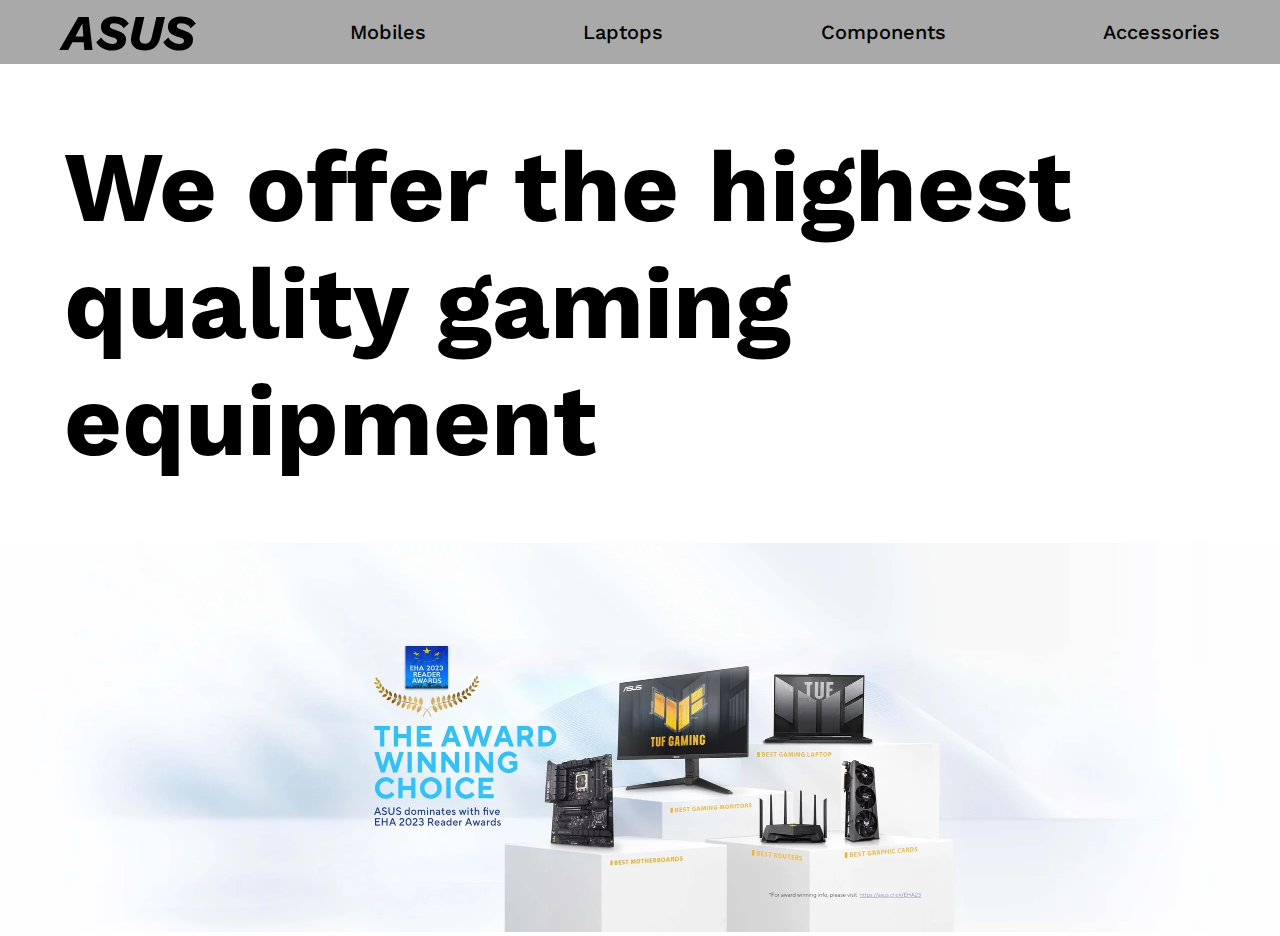
==== Asus/index.html @ a7f1d592 "first commit" ====
<!DOCTYPE html>
<html lang="en">

<head>
    <meta charset="UTF-8">
    <meta name="viewport" content="width=device-width, initial-scale=1.0">
    <title>Asus</title>
    <link rel="stylesheet" href="style.css">
    <link rel="icon" href="./asus-new-2022-logo-6332EEF2DA-seeklogo.com.png">
</head>

<body>
    <div class="main">
            <div id="menu">
                <i><h1>ASUS</h1></i>
                <a href="https://www.asus.com/mobile-handhelds/phones/all-series/" target="_blank"><li>Mobiles</li></a>
                <a href="https://www.asus.com/laptops/for-work/all-series/" target="_blank"><li>Laptops</li></a>
                <a href="https://www.asus.com/motherboards-components/motherboards/all-series/" target="_blank"><li>Components</li></a>
                <a href="https://www.asus.com/accessories/keyboards/all-series/" target="_blank"><li>Accessories</li></a>
            </div>  
            <h2>We offer the highest quality gaming equipment</h2>
        <a href="https://press.asus.com/news/asus-dominates-eha-reader-awards-2023/"><img src="./wvkm2ksywnpqzn2q-0_0_desktop_0_1X.webp" width="100%"></a>
    </div>
</body>

</html>
---- Asus/style.css ----
@import url('https://fonts.googleapis.com/css2?family=Kanit&family=Poppins&family=Work+Sans&display=swap');

* {
    margin: 0;
    padding: 0;
    box-sizing: border-box;
    text-decoration: none;
    list-style: none;
}

h1 {
    font-family: 'Work Sans';
    font-size: 50px;
    padding: 2%;
    width: 100%;
}

#menu {
    display: flex;
    justify-content: space-around;
    gap: 3%;
    margin-right: 5%;
    align-items: center;
    background-color: darkgray;
    width: 100%;
}

#menu li {
    color: #000;
    font-size: 20px;
    font-family: 'Work Sans';
    font-weight: 500;
}

h2 {
    font-family: 'Work Sans';
    font-size: 100px;
    display: flex;
    justify-content: center;
    margin: 5%;
}
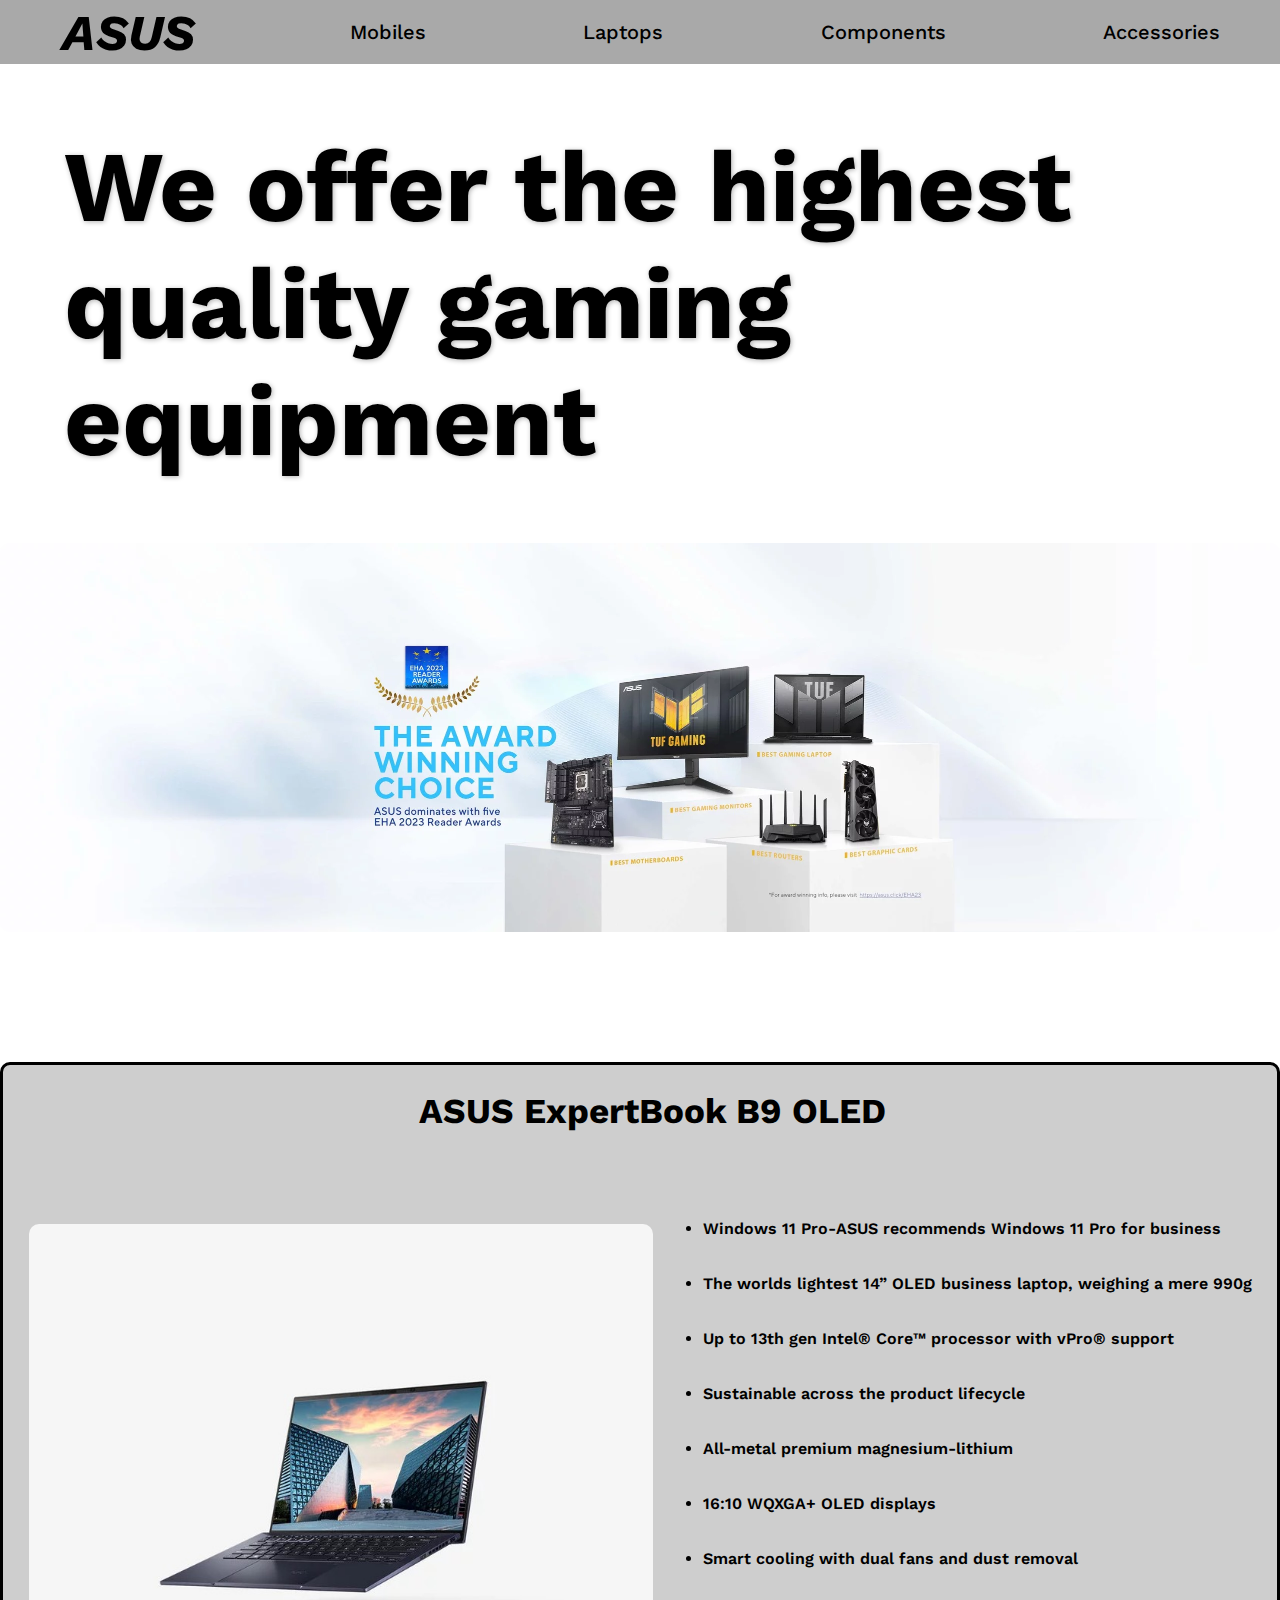
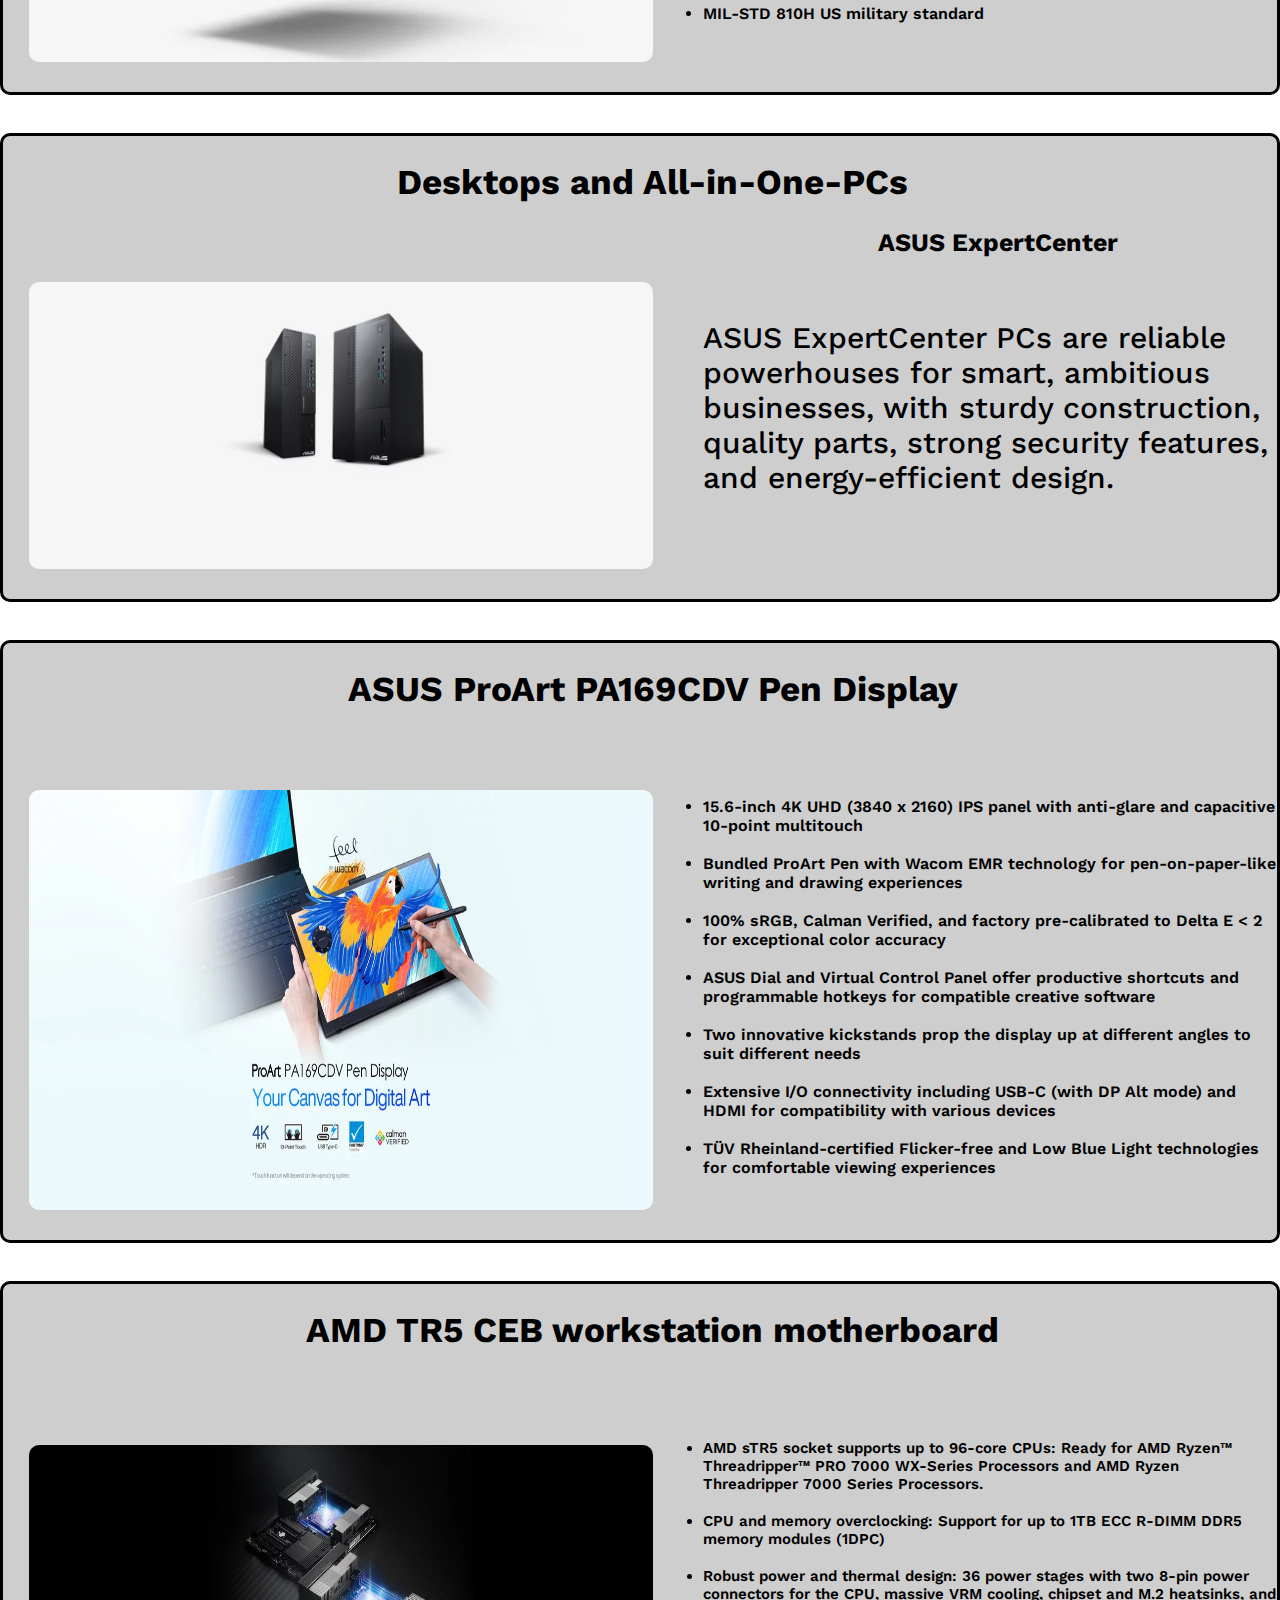
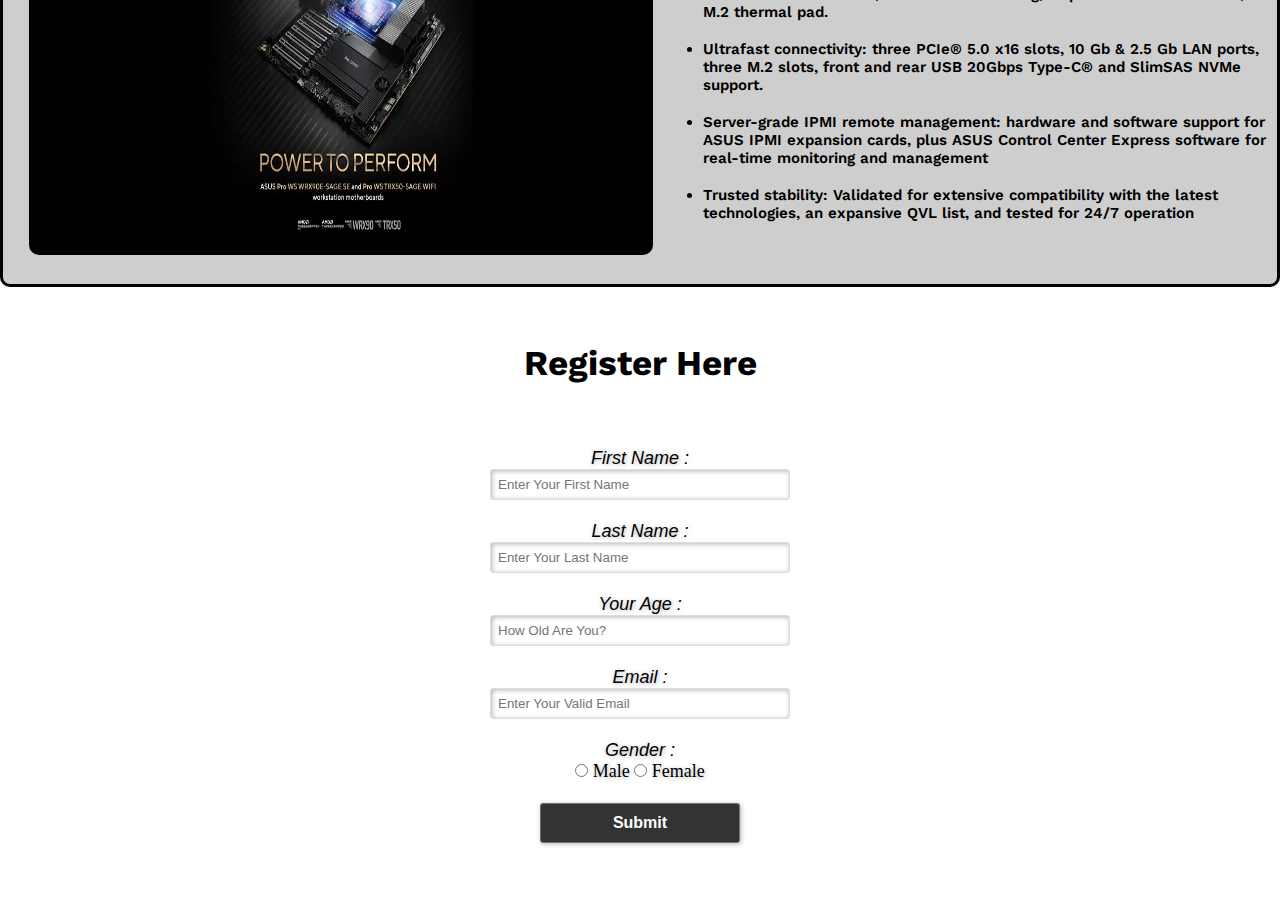
==== commit 6630e6a1: "added commit" ====
--- a/Asus/index.html
+++ b/Asus/index.html
@@ -11,15 +11,99 @@
 
 <body>
     <div class="main">
-            <div id="menu">
-                <i><h1>ASUS</h1></i>
-                <a href="https://www.asus.com/mobile-handhelds/phones/all-series/" target="_blank"><li>Mobiles</li></a>
-                <a href="https://www.asus.com/laptops/for-work/all-series/" target="_blank"><li>Laptops</li></a>
-                <a href="https://www.asus.com/motherboards-components/motherboards/all-series/" target="_blank"><li>Components</li></a>
-                <a href="https://www.asus.com/accessories/keyboards/all-series/" target="_blank"><li>Accessories</li></a>
-            </div>  
-            <h2>We offer the highest quality gaming equipment</h2>
-        <a href="https://press.asus.com/news/asus-dominates-eha-reader-awards-2023/"><img src="./wvkm2ksywnpqzn2q-0_0_desktop_0_1X.webp" width="100%"></a>
+        <div id="menu">
+            <i><h1>ASUS</h1></i>
+            <a href="https://www.asus.com/mobile-handhelds/phones/all-series/" target="_blank"><li>Mobiles</li></a>
+            <a href="https://www.asus.com/laptops/for-work/all-series/" target="_blank"><li>Laptops</li></a>
+            <a href="https://www.asus.com/motherboards-components/motherboards/all-series/" target="_blank"><li>Components</li></a>
+            <a href="https://www.asus.com/accessories/keyboards/all-series/" target="_blank"><li>Accessories</li></a>
+        </div>
+        <h2>We offer the highest quality gaming equipment</h2>
+        <div class="award">
+            <a href="https://press.asus.com/news/asus-dominates-eha-reader-awards-2023/"><img src="./wvkm2ksywnpqzn2q-0_0_desktop_0_1X.webp" width="100%"></a>
+        </div>
+        <div class="for-work">
+            <h3>ASUS ExpertBook B9 OLED</h3>
+            <div class="work-list">
+                <ul>
+                    <li>Windows 11 Pro-ASUS recommends Windows 11 Pro for business</li><br><br>
+                    <li>The worlds lightest 14” OLED business laptop, weighing a mere 990g</li><br><br>
+                    <li>Up to 13th gen Intel® Core™ processor with vPro® support</li><br><br>
+                    <li>Sustainable across the product lifecycle</li><br><br>
+                    <li>All-metal premium magnesium-lithium</li><br><br>
+                    <li>16:10 WQXGA+ OLED displays</li><br><br>
+                    <li>Smart cooling with dual fans and dust removal</li><br><br>
+                    <li>MIL-STD 810H US military standard</li>
+                </ul>
+            </div>
+            <a href="https://www.asus.com/laptops/for-work/expertbook/expertbook-b9-oled-b9403-13th-gen-intel/"target="_blank"><img src="./8bapolw88vliinsc-0_0_desktop_1_1X  (2).jpg" width="50%"></a>
+        </div>
+        <div class="desktop">
+            <h3>Desktops and All-in-One-PCs</h3>
+            <h4>ASUS ExpertCenter</h4>
+            <p>ASUS ExpertCenter PCs are reliable powerhouses for smart, ambitious businesses, with sturdy construction, quality parts, strong security features, and energy-efficient design.</p>
+            <a href="https://www.asus.com/business/desktops/all-series/" target="_blank"><img src="./8bapolw88vliinsc-1_0_desktop_0_1X.webp" width="50%"></a>
+        </div>
+        <div class="monitor">
+            <h3>ASUS ProArt PA169CDV Pen Display</h3>
+            <div class="monitor-list">
+                <ul>
+                <li>15.6-inch 4K UHD (3840 x 2160) IPS panel with anti-glare and capacitive 10-point multitouch</li><br>
+                <li>Bundled ProArt Pen with Wacom EMR technology for pen-on-paper-like writing and drawing experiences</li><br>
+                <li>100% sRGB, Calman Verified, and factory pre-calibrated to Delta E < 2 for exceptional color accuracy</li><br>
+                <li>ASUS Dial and Virtual Control Panel offer productive shortcuts and programmable hotkeys for compatible creative software</li><br>
+                <li>Two innovative kickstands prop the display up at different angles to suit different needs</li><br>
+                <li>Extensive I/O connectivity including USB-C (with DP Alt mode) and HDMI for compatibility with various devices</li><br>
+                <li>TÜV Rheinland-certified Flicker-free and Low Blue Light technologies for comfortable viewing experiences</li><br>
+                </ul>
+            </div>
+            <a href="https://www.asus.com/displays-desktops/monitors/proart/proart-display-pa169cdv/" target="_blank"><img src="./8bapolw88vliinsc-2_0_desktop_2_1X.webp" width="50%"></a>
+        </div>
+        <div class="motherboard">
+            <h3>AMD TR5 CEB workstation motherboard</h3>
+            <div class="motherboard-list">
+                <ul>
+                <li>AMD sTR5 socket supports up to 96-core CPUs: Ready for AMD Ryzen™ Threadripper™ PRO 7000 WX-Series Processors and AMD Ryzen Threadripper 7000 Series Processors.</li><br>
+                <li>CPU and memory overclocking: Support for up to 1TB ECC R-DIMM DDR5 memory modules (1DPC)</li><br>
+                <li>Robust power and thermal design: 36 power stages with two 8-pin power connectors for the CPU, massive VRM cooling, chipset and M.2 heatsinks, and M.2 thermal pad.</li><br>
+                <li>Ultrafast connectivity: three PCIe® 5.0 x16 slots, 10 Gb & 2.5 Gb LAN ports, three M.2 slots, front and rear USB 20Gbps Type-C® and SlimSAS NVMe support.</li><br>
+                <li>Server-grade IPMI remote management: hardware and software support for ASUS IPMI expansion cards, plus ASUS Control Center Express software for real-time monitoring and management</li><br>
+                <li>Trusted stability: Validated for extensive compatibility with the latest technologies, an expansive QVL list, and tested for 24/7 operation</li><br>
+                </ul>
+            </div>
+            <a href="https://www.asus.com/motherboards-components/motherboards/workstation/pro-ws-trx50-sage-wifi/" target="_blank"><img src="./8bapolw88vliinsc-3_0_desktop_3_1X.webp" width="50%"></a>
+        </div>
+        <div class="register">
+            <h3>Register Here</h3>
+            <form id="register" method="post">
+                <label>First Name : </label>
+                <br>
+                <input type="text" name="fname" id="name" placeholder="Enter Your First Name">
+                <br>
+                <br>
+                <label>Last Name : </label>
+                <br>
+                <input type="text" name="lname" id="name" placeholder="Enter Your Last Name">
+                <br>
+                <br>
+                <label>Your Age : </label>
+                <br>
+                <input type="number" name="age" id="name" placeholder="How Old Are You?">
+                <br><br>
+                <label>Email : </label>
+                <br>
+                <input type="email" name="email" id="name" placeholder="Enter Your Valid Email">
+                <br><br>
+                <label>Gender : </label>
+                <br>
+                <input type="radio" name="gender" id="male">
+                <span id="male">Male</span>
+                <input type="radio" name="gender" id="female">
+                <span id="female">Female</span>
+                <br><br>
+                <input type="button" value="Submit" name="submit" id="submit">
+            </form>
+        </div>
     </div>
 </body>
 
--- a/Asus/style.css
+++ b/Asus/style.css
@@ -5,7 +5,6 @@
     padding: 0;
     box-sizing: border-box;
     text-decoration: none;
-    list-style: none;
 }
 
 h1 {
@@ -23,6 +22,7 @@
     align-items: center;
     background-color: darkgray;
     width: 100%;
+    list-style: none;
 }
 
 #menu li {
@@ -38,4 +38,214 @@
     display: flex;
     justify-content: center;
     margin: 5%;
+}
+
+.award  {
+    height: 30rem;
+}
+
+.for-work {
+    background-color: #00000031;
+    border-radius: 10px;
+    border: 3px solid black;
+    padding-bottom: 2%;
+    padding-left: 2%;
+    margin-top: 3%;
+}
+
+img {
+    border-radius: 10px;
+}
+
+h3 {
+    display: flex;
+    justify-content: center;
+    font-family: 'Work Sans';
+    font-size: 35px;
+    padding: 2%;
+}
+
+.for-work li {
+    font-family: 'Work Sans';
+    font-weight: 600;
+}
+
+::-webkit-scrollbar {
+    width: 10px;
+}
+
+::-webkit-scrollbar-thumb {
+    border-radius: 6px;
+    background-color: grey;
+}
+
+body:hover::-webkit-scrollbar-thumb {
+    background-color: darkgrey;
+}
+
+.work-list ul {
+    margin-left: 54%;
+    margin-top: 5%;
+}
+
+.for-work img {
+    margin-top: -32%;
+}
+
+.desktop {
+    background-color: #00000031;
+    border-radius: 10px;
+    border: 3px solid black;
+    padding-bottom: 2%;
+    padding-left: 2%;
+    margin-top: 3%;
+}
+
+.desktop h4 {
+    margin-left: 68%;
+    font-family: 'Work Sans';
+    font-size: 25px;
+}
+
+.desktop p {
+    margin-left: 54%;
+    margin-top: 5%;
+    font-family: 'Work Sans';
+    font-size: 30px;
+    font-weight: 500;
+}
+
+.desktop img {
+    margin-top: -17%;
+}
+
+.monitor {
+    background-color: #00000031;
+    border-radius: 10px;
+    border: 3px solid black;
+    padding-bottom: 2%;
+    padding-left: 2%;
+    margin-top: 3%;
+}
+
+.monitor-list ul {
+    margin-left: 54%;
+    margin-top: 5%;
+    font-family: 'Work Sans';
+    font-weight: 600;
+}
+
+.monitor img {
+    margin-top: -40%;
+    height: 420px;
+}
+
+.motherboard {
+    background-color: #00000031;
+    border-radius: 10px;
+    border: 3px solid black;
+    padding-bottom: 2%;
+    padding-left: 2%;
+    margin-top: 3%;
+}
+
+.motherboard ul li{
+    font-size: 15px;
+    font-weight: 600;
+}
+
+.motherboard-list ul{
+    margin-left: 54%;
+    margin-top: 5%;
+    font-family: 'Work Sans';
+}
+
+.motherboard img {
+    margin-top: -40%;
+    height: 410px;
+}
+
+div.register {
+    text-align: center;
+    width: 500px;
+    font-size: 18px;
+    color: #000;
+    padding: 30px;
+    width: 100%;
+}
+
+form#register {
+    margin: 40px;
+}
+
+label {
+    font-family: sans-serif;
+    font-size: 18px;
+    font-style: italic;
+}
+
+input#name {
+    width: 300px;
+    border: 1px solid #ddd;
+    border-radius: 3px;
+    outline: 0;
+    padding: 7px;
+    background-color: #fff;
+    box-shadow: inset 1px 1px 5px rgba(0, 0, 0, 0.3);
+}
+
+input#submit {
+    width: 200px;
+    padding: 10px;
+    font-size: 16px;
+    font-family: sans-serif;
+    font-weight: 600;
+    border: none;
+    border-radius: 3px;
+    background-color: rgba(0, 0, 0, 0.8);
+    color: #fff;
+    cursor: pointer;
+    border: 1px solid rgba(255, 255, 255, 0.3);
+    box-shadow: 1px 1px 5px rgba(0, 0, 0, 0.3);
+}
+
+label,
+span,
+h2 {
+    text-shadow: 1px 1px 5px rgba(0, 0, 0, 0.3);
+}
+
+.dropdown button {
+    background-color: hsl(0, 0%, 80%);
+    color: white;
+    padding: 10px 15px;
+    border: none;
+    cursor: pointer;
+}
+
+.dropdown a{
+    display: block;
+    color: rgb(254, 254, 254);
+    text-decoration: none;
+    padding: 10px 15px;
+}
+
+.dropdown .contect {
+    display: none;
+    position: absolute;
+    background-color: hsl(0, 0%, 95%);
+    min-width: 100px;
+    box-shadow: 2px 2px 5px hsla(0, 0%, 0%, 0.8);
+}
+
+.dropdown:hover .content {
+    display: block;
+}
+
+.dropdown:hover button {
+    background-color: hsl(0, 0%, 70%);
+}
+
+.dropdown a:hover {
+    background-color: hsl(0, 0%, 90%);
 }